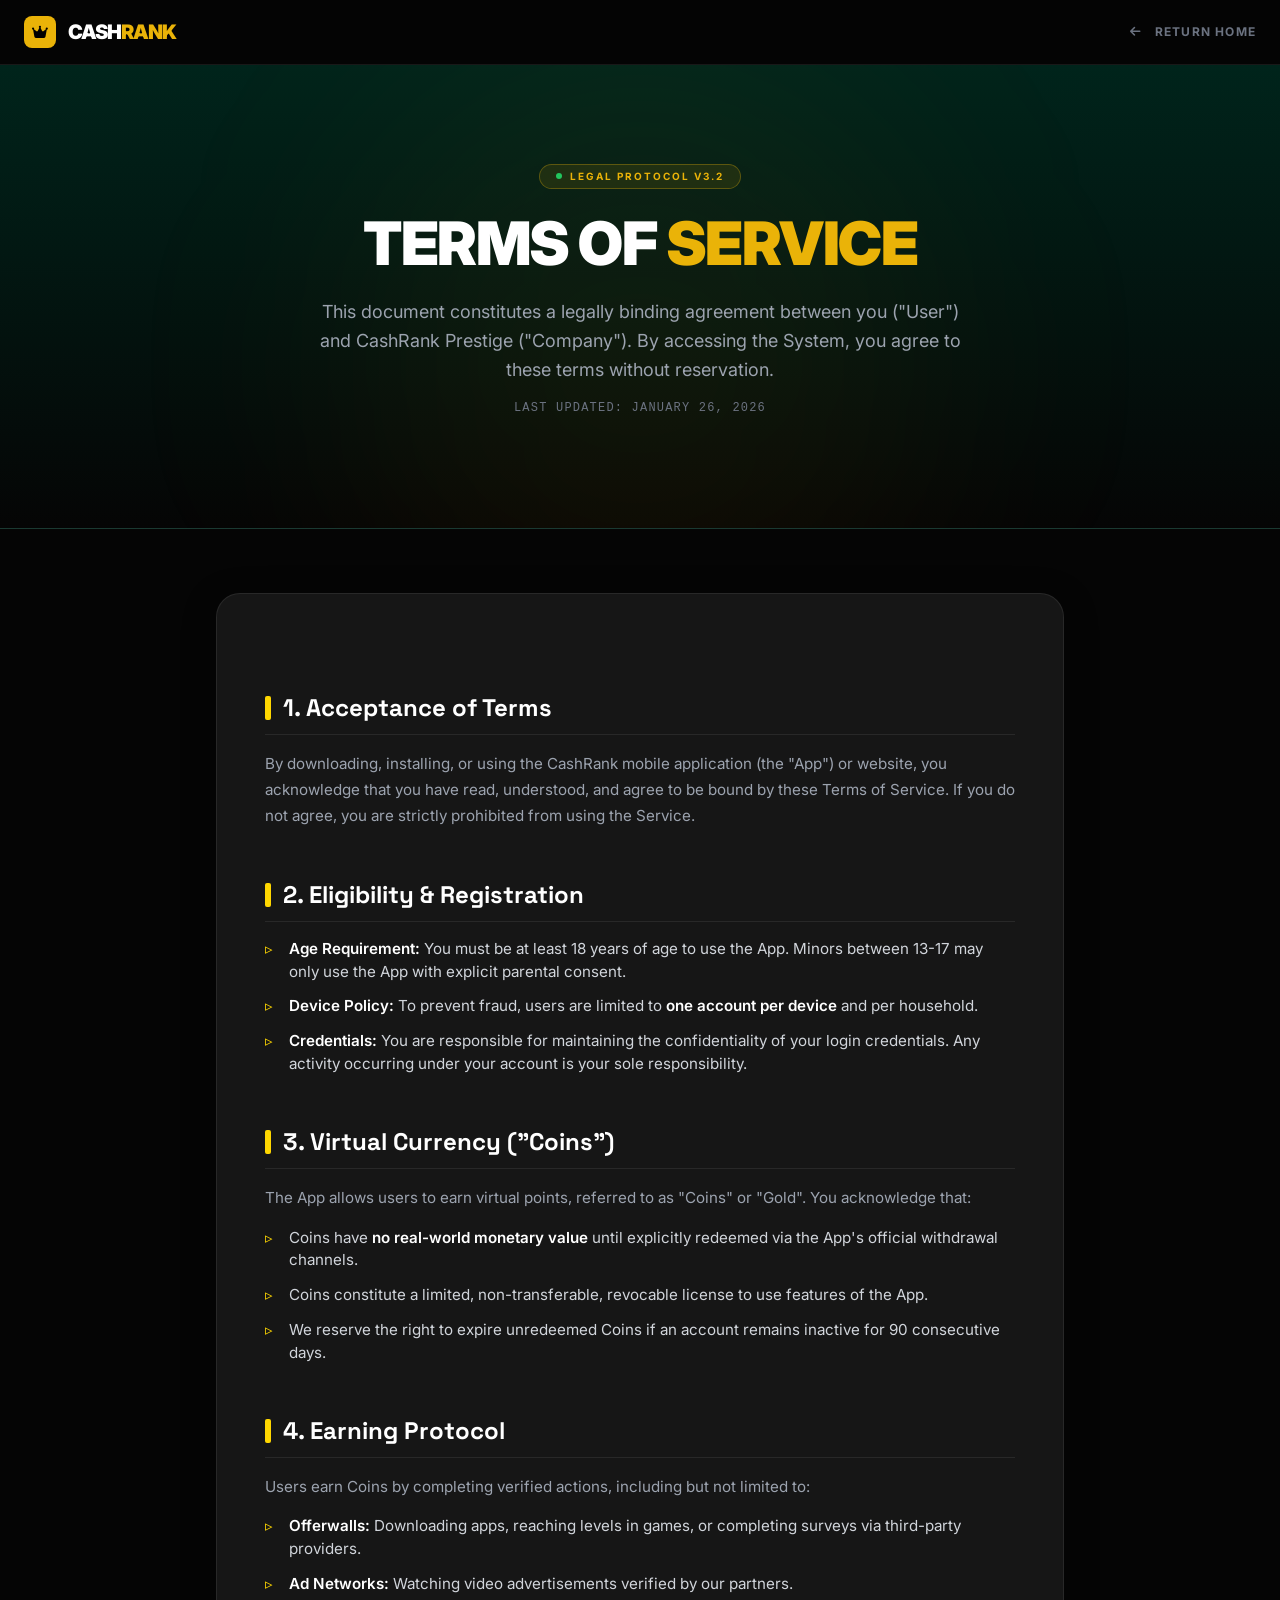
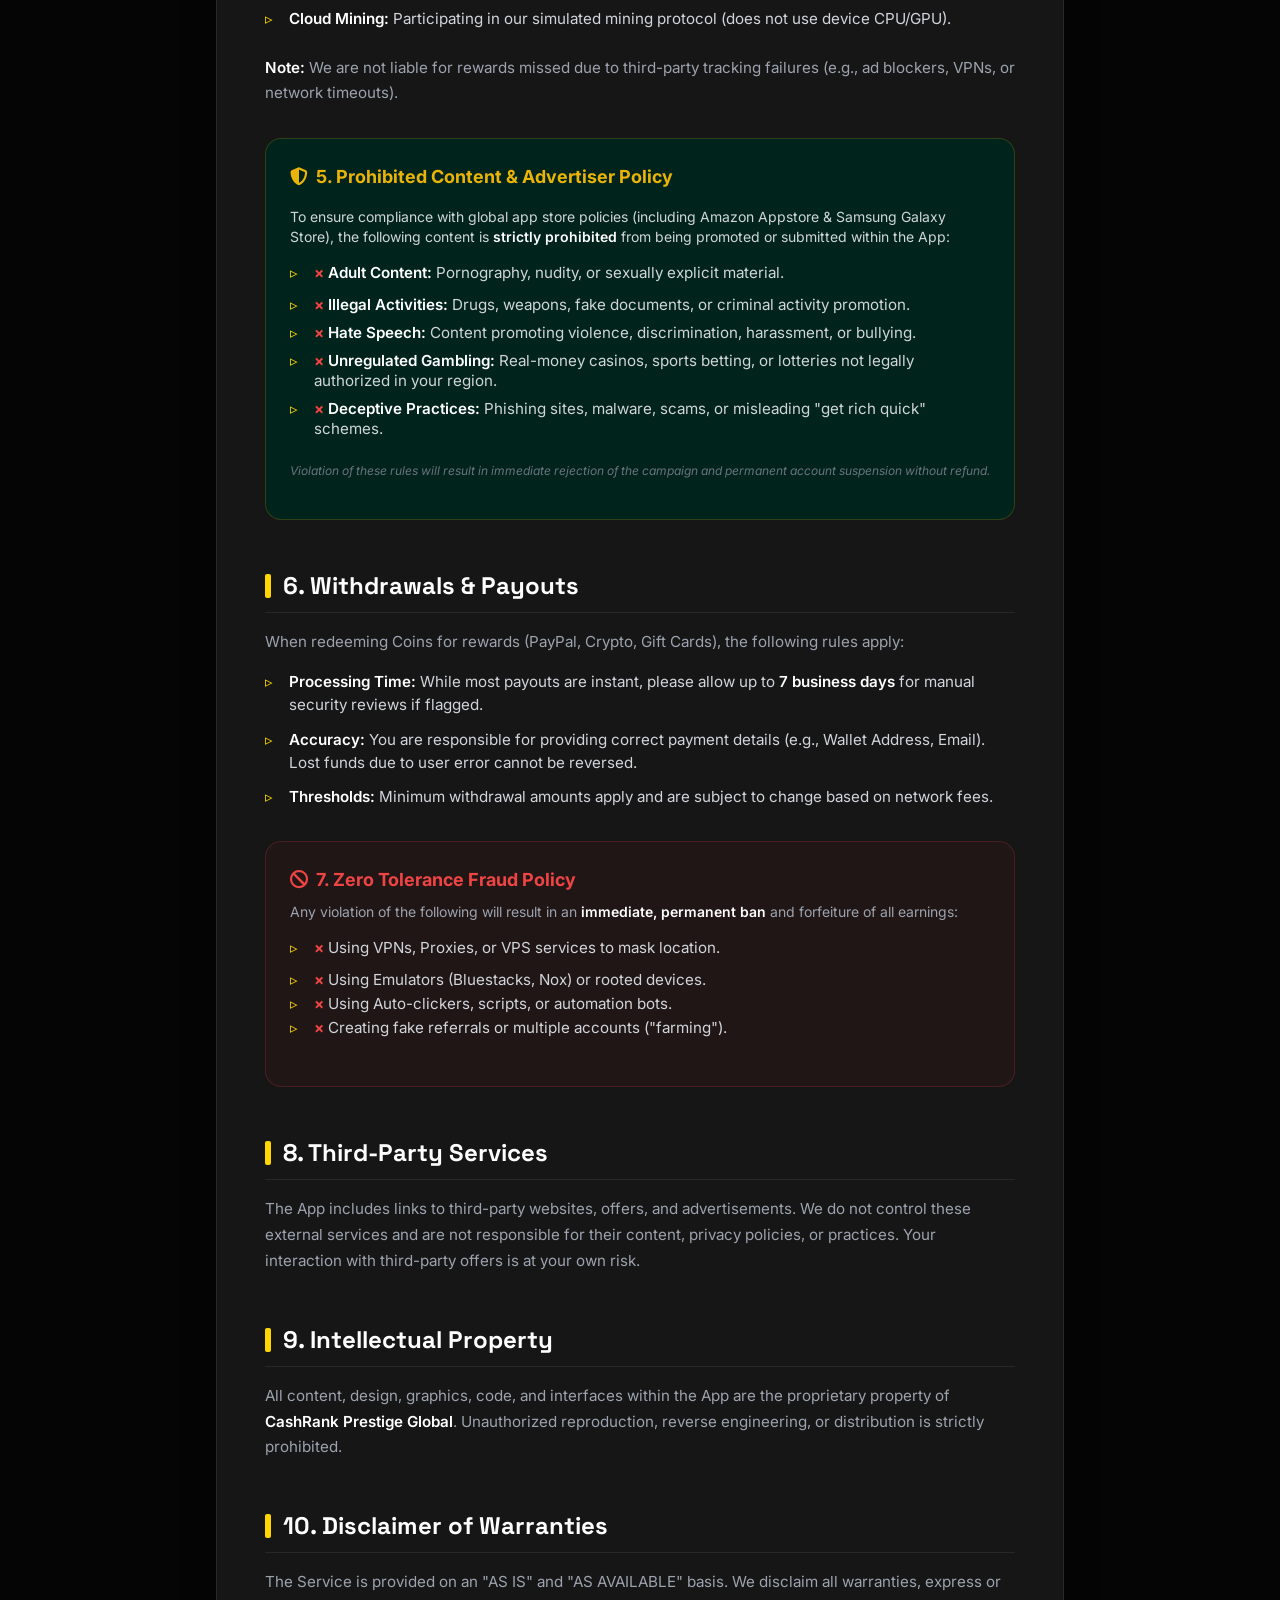
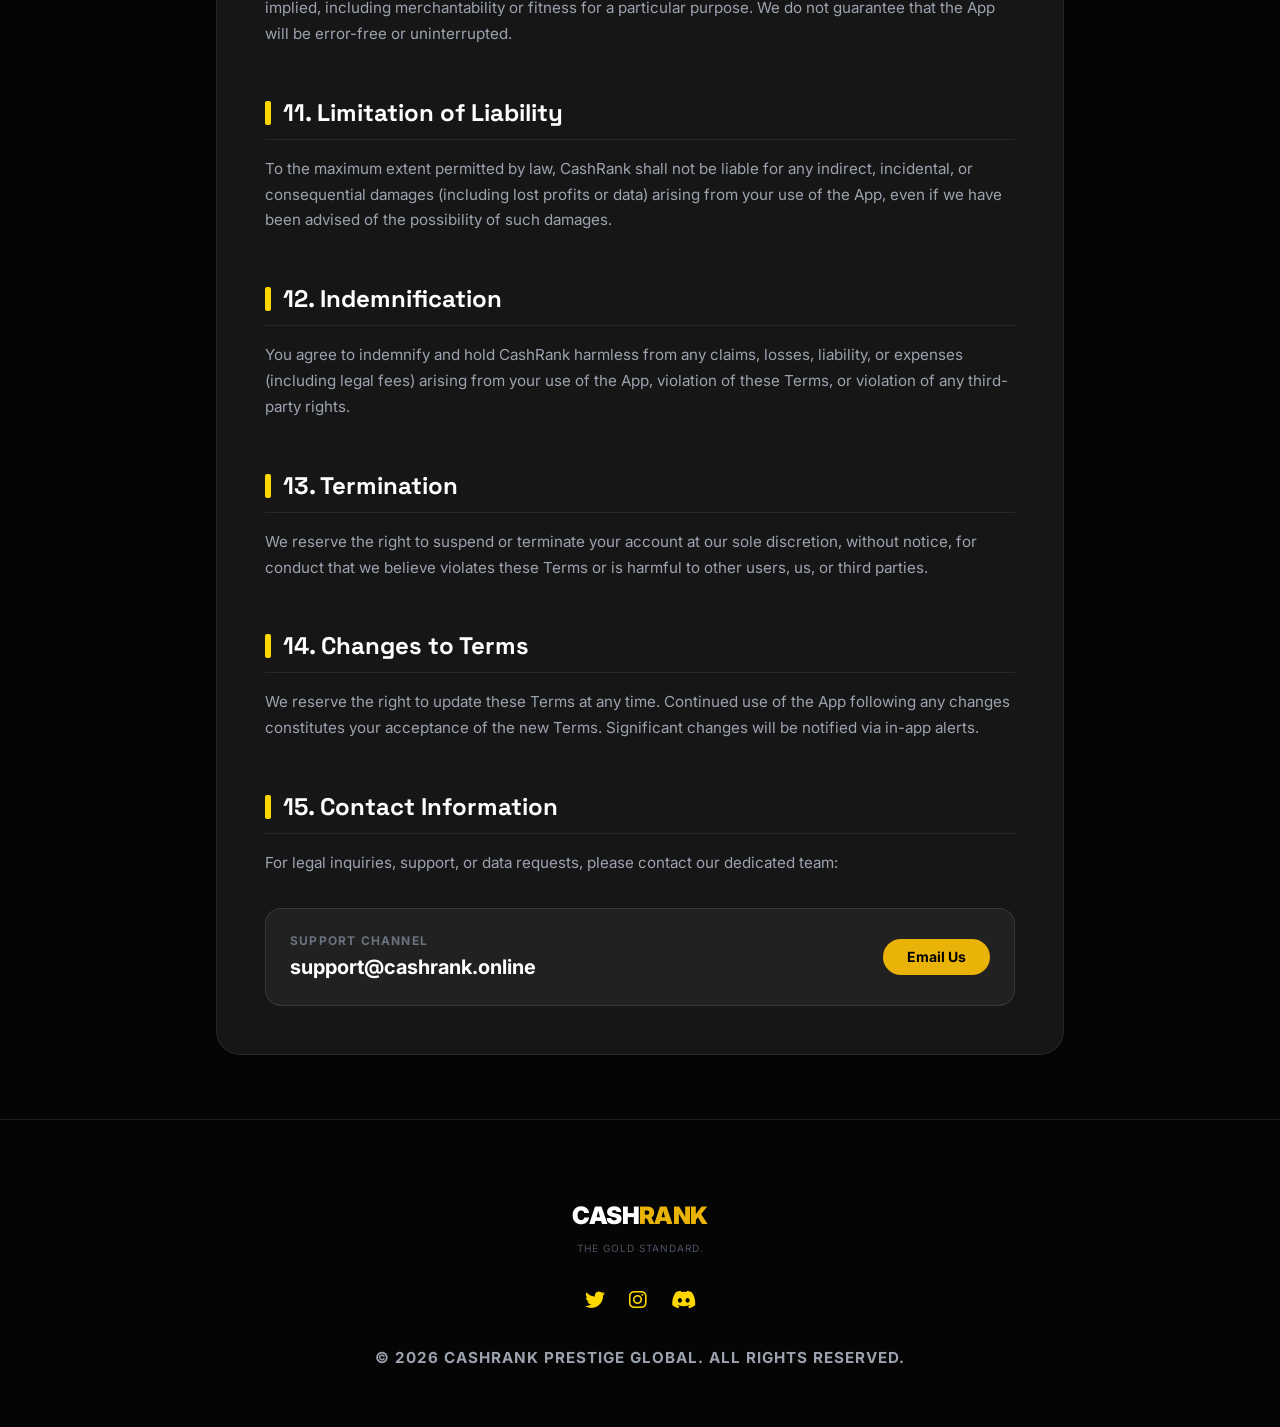
==== terms.html @ fcf91080 "Add files via upload" ====
<!DOCTYPE html>
<html lang="en" class="scroll-smooth">
<head>
    <meta charset="UTF-8">
    <meta name="viewport" content="width=device-width, initial-scale=1.0">
    <title>Terms of Service | CashRank Prestige</title>
    
    <link href="./css/output.css" rel="stylesheet">
    
    <link rel="stylesheet" href="https://cdnjs.cloudflare.com/ajax/libs/font-awesome/6.4.0/css/all.min.css">
    <link href="https://fonts.googleapis.com/css2?family=Space+Grotesk:wght@300;400;500;600;700&family=Inter:wght@300;400;600;800&display=swap" rel="stylesheet">

    <style>
        /* Custom Variables fallback just in case */
        :root {
            --cr-card: #161616;
            --cr-border: rgba(255, 255, 255, 0.08);
            --cr-gold: #FFD700;
        }

        body { background-color: #050505; color: #e5e5e5; }
        .glass-nav { background: rgba(5, 5, 5, 0.9); backdrop-filter: blur(16px); border-bottom: 1px solid var(--cr-border); }
        .glass-card { background: var(--cr-card); border: 1px solid var(--cr-border); box-shadow: 0 8px 32px rgba(0, 0, 0, 0.4); }
        
        h2 { font-family: 'Space Grotesk', sans-serif; color: white; font-weight: 700; font-size: 1.5rem; margin-top: 3rem; margin-bottom: 1rem; padding-bottom: 0.5rem; border-bottom: 1px solid var(--cr-border); display: flex; align-items: center; }
        h2::before { content: ''; display: inline-block; width: 6px; height: 24px; background: var(--cr-gold); margin-right: 12px; border-radius: 2px; }
        
        p { font-size: 0.95rem; line-height: 1.7; color: #9ca3af; margin-bottom: 1rem; }
        ul { list-style: none; padding-left: 0; margin-bottom: 1.5rem; }
        li { position: relative; padding-left: 1.5rem; margin-bottom: 0.75rem; color: #d1d5db; font-size: 0.95rem; }
        li::before { content: '▹'; position: absolute; left: 0; color: var(--cr-gold); }
        
        strong { color: white; font-weight: 600; }
        a { color: var(--cr-gold); text-decoration: none; transition: all 0.2s; }
        a:hover { color: white; text-decoration: underline; }
        
        ::-webkit-scrollbar { width: 8px; }
        ::-webkit-scrollbar-track { background: #050505; }
        ::-webkit-scrollbar-thumb { background: #333; border-radius: 4px; }
        ::-webkit-scrollbar-thumb:hover { background: var(--cr-gold); }
    </style>
</head>
<body class="antialiased font-sans">

    <nav class="sticky top-0 z-50 glass-nav">
        <div class="container mx-auto px-6 py-4 flex justify-between items-center">
            <a href="index.html" class="flex items-center gap-3 group">
                <div class="w-8 h-8 rounded-lg bg-yellow-500 flex items-center justify-center text-black">
                    <i class="fas fa-crown text-sm"></i>
                </div>
                <div class="leading-none">
                    <div class="text-xl font-black text-white tracking-tighter group-hover:opacity-80 transition">CASH<span class="text-yellow-500">RANK</span></div>
                </div>
            </a>
            <a href="index.html" class="text-xs font-bold text-gray-500 uppercase tracking-widest hover:text-white transition">
                <i class="fas fa-arrow-left mr-2"></i> Return Home
            </a>
        </div>
    </nav>

    <header class="relative py-24 bg-gradient-to-b from-[#00241B] to-[#050505] border-b border-white/10 overflow-hidden">
        <div class="absolute top-0 left-1/2 -translate-x-1/2 w-[600px] h-[600px] bg-yellow-500/5 rounded-full blur-[120px] pointer-events-none"></div>
        <div class="container mx-auto px-6 text-center max-w-4xl relative z-10">
            <div class="inline-flex items-center gap-2 border border-yellow-500/30 bg-yellow-500/10 rounded-full px-4 py-1 mb-6">
                <span class="w-1.5 h-1.5 rounded-full bg-green-500 animate-pulse"></span>
                <span class="text-[10px] font-bold uppercase tracking-[0.2em] text-yellow-500">Legal Protocol v3.2</span>
            </div>
            <h1 class="text-5xl md:text-6xl font-black text-white mb-6 tracking-tight">TERMS OF <span class="text-yellow-500">SERVICE</span></h1>
            <p class="text-lg text-gray-400 max-w-2xl mx-auto leading-relaxed">
                This document constitutes a legally binding agreement between you ("User") and CashRank Prestige ("Company"). By accessing the System, you agree to these terms without reservation.
            </p>
            <p class="text-xs text-gray-500 font-mono mt-4 uppercase tracking-widest">Last Updated: January 26, 2026</p>
        </div>
    </header>

    <main class="container mx-auto px-6 py-16 max-w-4xl">
        <div class="glass-card p-8 md:p-12 rounded-3xl">
            
            <h2>1. Acceptance of Terms</h2>
            <p>By downloading, installing, or using the CashRank mobile application (the "App") or website, you acknowledge that you have read, understood, and agree to be bound by these Terms of Service. If you do not agree, you are strictly prohibited from using the Service.</p>

            <h2>2. Eligibility & Registration</h2>
            <ul>
                <li><strong>Age Requirement:</strong> You must be at least 18 years of age to use the App. Minors between 13-17 may only use the App with explicit parental consent.</li>
                <li><strong>Device Policy:</strong> To prevent fraud, users are limited to <strong>one account per device</strong> and per household.</li>
                <li><strong>Credentials:</strong> You are responsible for maintaining the confidentiality of your login credentials. Any activity occurring under your account is your sole responsibility.</li>
            </ul>

            <h2>3. Virtual Currency ("Coins")</h2>
            <p>The App allows users to earn virtual points, referred to as "Coins" or "Gold". You acknowledge that:</p>
            <ul>
                <li>Coins have <strong>no real-world monetary value</strong> until explicitly redeemed via the App's official withdrawal channels.</li>
                <li>Coins constitute a limited, non-transferable, revocable license to use features of the App.</li>
                <li>We reserve the right to expire unredeemed Coins if an account remains inactive for 90 consecutive days.</li>
            </ul>

            <h2>4. Earning Protocol</h2>
            <p>Users earn Coins by completing verified actions, including but not limited to:</p>
            <ul>
                <li><strong>Offerwalls:</strong> Downloading apps, reaching levels in games, or completing surveys via third-party providers.</li>
                <li><strong>Ad Networks:</strong> Watching video advertisements verified by our partners.</li>
                <li><strong>Cloud Mining:</strong> Participating in our simulated mining protocol (does not use device CPU/GPU).</li>
            </ul>
            <p><strong>Note:</strong> We are not liable for rewards missed due to third-party tracking failures (e.g., ad blockers, VPNs, or network timeouts).</p>

            <div class="my-8 p-6 rounded-2xl bg-[#00241B] border border-yellow-500/20">
                <h3 class="text-yellow-500 font-bold text-lg mb-4 flex items-center gap-2">
                    <i class="fas fa-shield-alt"></i> 5. Prohibited Content & Advertiser Policy
                </h3>
                <p class="text-gray-300 text-sm mb-4">To ensure compliance with global app store policies (including Amazon Appstore & Samsung Galaxy Store), the following content is <strong>strictly prohibited</strong> from being promoted or submitted within the App:</p>
                <ul class="text-sm space-y-2">
                    <li><span class="text-red-500 font-bold">×</span> <strong>Adult Content:</strong> Pornography, nudity, or sexually explicit material.</li>
                    <li><span class="text-red-500 font-bold">×</span> <strong>Illegal Activities:</strong> Drugs, weapons, fake documents, or criminal activity promotion.</li>
                    <li><span class="text-red-500 font-bold">×</span> <strong>Hate Speech:</strong> Content promoting violence, discrimination, harassment, or bullying.</li>
                    <li><span class="text-red-500 font-bold">×</span> <strong>Unregulated Gambling:</strong> Real-money casinos, sports betting, or lotteries not legally authorized in your region.</li>
                    <li><span class="text-red-500 font-bold">×</span> <strong>Deceptive Practices:</strong> Phishing sites, malware, scams, or misleading "get rich quick" schemes.</li>
                </ul>
                <p class="text-xs text-gray-500 mt-2"><em>Violation of these rules will result in immediate rejection of the campaign and permanent account suspension without refund.</em></p>
            </div>

            <h2>6. Withdrawals & Payouts</h2>
            <p>When redeeming Coins for rewards (PayPal, Crypto, Gift Cards), the following rules apply:</p>
            <ul>
                <li><strong>Processing Time:</strong> While most payouts are instant, please allow up to <strong>7 business days</strong> for manual security reviews if flagged.</li>
                <li><strong>Accuracy:</strong> You are responsible for providing correct payment details (e.g., Wallet Address, Email). Lost funds due to user error cannot be reversed.</li>
                <li><strong>Thresholds:</strong> Minimum withdrawal amounts apply and are subject to change based on network fees.</li>
            </ul>

            <div class="my-8 p-6 rounded-2xl bg-red-900/10 border border-red-500/20">
                <h3 class="text-red-500 font-bold text-lg mb-2 flex items-center gap-2">
                    <i class="fas fa-ban"></i> 7. Zero Tolerance Fraud Policy
                </h3>
                <p class="text-gray-400 text-sm mb-4">Any violation of the following will result in an <strong>immediate, permanent ban</strong> and forfeiture of all earnings:</p>
                <ul class="text-sm space-y-1">
                    <li><span class="text-red-500 font-bold">×</span> Using VPNs, Proxies, or VPS services to mask location.</li>
                    <li><span class="text-red-500 font-bold">×</span> Using Emulators (Bluestacks, Nox) or rooted devices.</li>
                    <li><span class="text-red-500 font-bold">×</span> Using Auto-clickers, scripts, or automation bots.</li>
                    <li><span class="text-red-500 font-bold">×</span> Creating fake referrals or multiple accounts ("farming").</li>
                </ul>
            </div>

            <h2>8. Third-Party Services</h2>
            <p>The App includes links to third-party websites, offers, and advertisements. We do not control these external services and are not responsible for their content, privacy policies, or practices. Your interaction with third-party offers is at your own risk.</p>

            <h2>9. Intellectual Property</h2>
            <p>All content, design, graphics, code, and interfaces within the App are the proprietary property of <strong>CashRank Prestige Global</strong>. Unauthorized reproduction, reverse engineering, or distribution is strictly prohibited.</p>

            <h2>10. Disclaimer of Warranties</h2>
            <p>The Service is provided on an "AS IS" and "AS AVAILABLE" basis. We disclaim all warranties, express or implied, including merchantability or fitness for a particular purpose. We do not guarantee that the App will be error-free or uninterrupted.</p>

            <h2>11. Limitation of Liability</h2>
            <p>To the maximum extent permitted by law, CashRank shall not be liable for any indirect, incidental, or consequential damages (including lost profits or data) arising from your use of the App, even if we have been advised of the possibility of such damages.</p>

            <h2>12. Indemnification</h2>
            <p>You agree to indemnify and hold CashRank harmless from any claims, losses, liability, or expenses (including legal fees) arising from your use of the App, violation of these Terms, or violation of any third-party rights.</p>

            <h2>13. Termination</h2>
            <p>We reserve the right to suspend or terminate your account at our sole discretion, without notice, for conduct that we believe violates these Terms or is harmful to other users, us, or third parties.</p>

            <h2>14. Changes to Terms</h2>
            <p>We reserve the right to update these Terms at any time. Continued use of the App following any changes constitutes your acceptance of the new Terms. Significant changes will be notified via in-app alerts.</p>

            <h2>15. Contact Information</h2>
            <p>For legal inquiries, support, or data requests, please contact our dedicated team:</p>
            
            <div class="mt-8 p-6 rounded-2xl bg-white/5 border border-white/10 flex items-center justify-between">
                <div>
                    <div class="text-xs text-gray-500 uppercase font-bold tracking-widest mb-1">Support Channel</div>
                    <div class="text-xl font-bold text-white">support@cashrank.online</div>
                </div>
                <a href="mailto:support@cashrank.online" class="bg-yellow-500 text-black px-6 py-2 rounded-full font-bold text-sm hover:bg-white transition">
                    Email Us
                </a>
            </div>

        </div>
    </main>

    <footer class="bg-[#050505] pt-20 pb-10 border-t border-white/10">
        <div class="container mx-auto px-6 text-center">
            <div class="mb-8">
                <div class="text-2xl font-black text-white tracking-tight">CASH<span class="text-yellow-500">RANK</span></div>
                <p class="text-[10px] text-gray-600 uppercase tracking-widest mt-2">The Gold Standard.</p>
            </div>
            
            <div class="flex justify-center gap-6 mb-8 text-gray-500">
                <a href="#" class="hover:text-yellow-500 transition"><i class="fab fa-twitter text-xl"></i></a>
                <a href="#" class="hover:text-yellow-500 transition"><i class="fab fa-instagram text-xl"></i></a>
                <a href="#" class="hover:text-yellow-500 transition"><i class="fab fa-discord text-xl"></i></a>
            </div>

            <div class="text-[10px] font-bold uppercase tracking-widest text-gray-700">
                <p>&copy; 2026 CashRank Prestige Global. All Rights Reserved.</p>
            </div>
        </div>
    </footer>

</body>
</html>
---- css/output.css ----
*,:after,:before{--tw-border-spacing-x:0;--tw-border-spacing-y:0;--tw-translate-x:0;--tw-translate-y:0;--tw-rotate:0;--tw-skew-x:0;--tw-skew-y:0;--tw-scale-x:1;--tw-scale-y:1;--tw-pan-x: ;--tw-pan-y: ;--tw-pinch-zoom: ;--tw-scroll-snap-strictness:proximity;--tw-gradient-from-position: ;--tw-gradient-via-position: ;--tw-gradient-to-position: ;--tw-ordinal: ;--tw-slashed-zero: ;--tw-numeric-figure: ;--tw-numeric-spacing: ;--tw-numeric-fraction: ;--tw-ring-inset: ;--tw-ring-offset-width:0px;--tw-ring-offset-color:#fff;--tw-ring-color:rgba(59,130,246,.5);--tw-ring-offset-shadow:0 0 #0000;--tw-ring-shadow:0 0 #0000;--tw-shadow:0 0 #0000;--tw-shadow-colored:0 0 #0000;--tw-blur: ;--tw-brightness: ;--tw-contrast: ;--tw-grayscale: ;--tw-hue-rotate: ;--tw-invert: ;--tw-saturate: ;--tw-sepia: ;--tw-drop-shadow: ;--tw-backdrop-blur: ;--tw-backdrop-brightness: ;--tw-backdrop-contrast: ;--tw-backdrop-grayscale: ;--tw-backdrop-hue-rotate: ;--tw-backdrop-invert: ;--tw-backdrop-opacity: ;--tw-backdrop-saturate: ;--tw-backdrop-sepia: ;--tw-contain-size: ;--tw-contain-layout: ;--tw-contain-paint: ;--tw-contain-style: }::backdrop{--tw-border-spacing-x:0;--tw-border-spacing-y:0;--tw-translate-x:0;--tw-translate-y:0;--tw-rotate:0;--tw-skew-x:0;--tw-skew-y:0;--tw-scale-x:1;--tw-scale-y:1;--tw-pan-x: ;--tw-pan-y: ;--tw-pinch-zoom: ;--tw-scroll-snap-strictness:proximity;--tw-gradient-from-position: ;--tw-gradient-via-position: ;--tw-gradient-to-position: ;--tw-ordinal: ;--tw-slashed-zero: ;--tw-numeric-figure: ;--tw-numeric-spacing: ;--tw-numeric-fraction: ;--tw-ring-inset: ;--tw-ring-offset-width:0px;--tw-ring-offset-color:#fff;--tw-ring-color:rgba(59,130,246,.5);--tw-ring-offset-shadow:0 0 #0000;--tw-ring-shadow:0 0 #0000;--tw-shadow:0 0 #0000;--tw-shadow-colored:0 0 #0000;--tw-blur: ;--tw-brightness: ;--tw-contrast: ;--tw-grayscale: ;--tw-hue-rotate: ;--tw-invert: ;--tw-saturate: ;--tw-sepia: ;--tw-drop-shadow: ;--tw-backdrop-blur: ;--tw-backdrop-brightness: ;--tw-backdrop-contrast: ;--tw-backdrop-grayscale: ;--tw-backdrop-hue-rotate: ;--tw-backdrop-invert: ;--tw-backdrop-opacity: ;--tw-backdrop-saturate: ;--tw-backdrop-sepia: ;--tw-contain-size: ;--tw-contain-layout: ;--tw-contain-paint: ;--tw-contain-style: }/*! tailwindcss v3.4.19 | MIT License | https://tailwindcss.com*/*,:after,:before{box-sizing:border-box;border:0 solid #e5e7eb}:after,:before{--tw-content:""}:host,html{line-height:1.5;-webkit-text-size-adjust:100%;-moz-tab-size:4;-o-tab-size:4;tab-size:4;font-family:Inter,sans-serif;font-feature-settings:normal;font-variation-settings:normal;-webkit-tap-highlight-color:transparent}body{margin:0;line-height:inherit}hr{height:0;color:inherit;border-top-width:1px}abbr:where([title]){-webkit-text-decoration:underline dotted;text-decoration:underline dotted}h1,h2,h3,h4,h5,h6{font-size:inherit;font-weight:inherit}a{color:inherit;text-decoration:inherit}b,strong{font-weight:bolder}code,kbd,pre,samp{font-family:ui-monospace,SFMono-Regular,Menlo,Monaco,Consolas,Liberation Mono,Courier New,monospace;font-feature-settings:normal;font-variation-settings:normal;font-size:1em}small{font-size:80%}sub,sup{font-size:75%;line-height:0;position:relative;vertical-align:baseline}sub{bottom:-.25em}sup{top:-.5em}table{text-indent:0;border-color:inherit;border-collapse:collapse}button,input,optgroup,select,textarea{font-family:inherit;font-feature-settings:inherit;font-variation-settings:inherit;font-size:100%;font-weight:inherit;line-height:inherit;letter-spacing:inherit;color:inherit;margin:0;padding:0}button,select{text-transform:none}button,input:where([type=button]),input:where([type=reset]),input:where([type=submit]){-webkit-appearance:button;background-color:transparent;background-image:none}:-moz-focusring{outline:auto}:-moz-ui-invalid{box-shadow:none}progress{vertical-align:baseline}::-webkit-inner-spin-button,::-webkit-outer-spin-button{height:auto}[type=search]{-webkit-appearance:textfield;outline-offset:-2px}::-webkit-search-decoration{-webkit-appearance:none}::-webkit-file-upload-button{-webkit-appearance:button;font:inherit}summary{display:list-item}blockquote,dd,dl,figure,h1,h2,h3,h4,h5,h6,hr,p,pre{margin:0}fieldset{margin:0}fieldset,legend{padding:0}menu,ol,ul{list-style:none;margin:0;padding:0}dialog{padding:0}textarea{resize:vertical}input::-moz-placeholder,textarea::-moz-placeholder{opacity:1;color:#9ca3af}input::placeholder,textarea::placeholder{opacity:1;color:#9ca3af}[role=button],button{cursor:pointer}:disabled{cursor:default}audio,canvas,embed,iframe,img,object,svg,video{display:block;vertical-align:middle}img,video{max-width:100%;height:auto}[hidden]:where(:not([hidden=until-found])){display:none}.container{width:100%}@media (min-width:640px){.container{max-width:640px}}@media (min-width:768px){.container{max-width:768px}}@media (min-width:1024px){.container{max-width:1024px}}@media (min-width:1280px){.container{max-width:1280px}}@media (min-width:1536px){.container{max-width:1536px}}.pointer-events-none{pointer-events:none}.collapse{visibility:collapse}.fixed{position:fixed}.absolute{position:absolute}.relative{position:relative}.sticky{position:sticky}.inset-0{inset:0}.-bottom-1{bottom:-.25rem}.-left-12{left:-3rem}.-right-8{right:-2rem}.bottom-40{bottom:10rem}.bottom-\[-10\%\]{bottom:-10%}.left-0{left:0}.left-1\/2{left:50%}.left-4{left:1rem}.left-\[-10\%\]{left:-10%}.right-0{right:0}.right-\[-10\%\]{right:-10%}.top-0{top:0}.top-20{top:5rem}.top-3\.5{top:.875rem}.top-\[-10\%\]{top:-10%}.top-\[-20\%\]{top:-20%}.z-0{z-index:0}.z-10{z-index:10}.z-20{z-index:20}.z-30{z-index:30}.z-40{z-index:40}.z-50{z-index:50}.mx-auto{margin-left:auto;margin-right:auto}.my-4{margin-top:1rem;margin-bottom:1rem}.my-8{margin-top:2rem;margin-bottom:2rem}.-mr-8{margin-right:-2rem}.-mt-8{margin-top:-2rem}.mb-0{margin-bottom:0}.mb-1{margin-bottom:.25rem}.mb-10{margin-bottom:2.5rem}.mb-16{margin-bottom:4rem}.mb-2{margin-bottom:.5rem}.mb-20{margin-bottom:5rem}.mb-3{margin-bottom:.75rem}.mb-4{margin-bottom:1rem}.mb-6{margin-bottom:1.5rem}.mb-8{margin-bottom:2rem}.ml-2{margin-left:.5rem}.mr-1{margin-right:.25rem}.mr-2{margin-right:.5rem}.mt-12{margin-top:3rem}.mt-2{margin-top:.5rem}.mt-3{margin-top:.75rem}.mt-4{margin-top:1rem}.mt-6{margin-top:1.5rem}.mt-8{margin-top:2rem}.block{display:block}.inline-block{display:inline-block}.flex{display:flex}.inline-flex{display:inline-flex}.table{display:table}.grid{display:grid}.hidden{display:none}.aspect-square{aspect-ratio:1/1}.h-1\.5{height:.375rem}.h-10{height:2.5rem}.h-12{height:3rem}.h-16{height:4rem}.h-2{height:.5rem}.h-20{height:5rem}.h-3{height:.75rem}.h-48{height:12rem}.h-6{height:1.5rem}.h-8{height:2rem}.h-\[500px\]{height:500px}.h-\[600px\]{height:600px}.h-\[800px\]{height:800px}.h-fit{height:-moz-fit-content;height:fit-content}.h-full{height:100%}.min-h-\[20px\]{min-height:20px}.min-h-screen{min-height:100vh}.w-1\.5{width:.375rem}.w-10{width:2.5rem}.w-12{width:3rem}.w-16{width:4rem}.w-2{width:.5rem}.w-20{width:5rem}.w-8{width:2rem}.w-\[500px\]{width:500px}.w-\[600px\]{width:600px}.w-\[800px\]{width:800px}.w-full{width:100%}.w-px{width:1px}.max-w-2xl{max-width:42rem}.max-w-4xl{max-width:56rem}.max-w-6xl{max-width:72rem}.max-w-lg{max-width:32rem}.max-w-md{max-width:28rem}.flex-1{flex:1 1 0%}.flex-shrink{flex-shrink:1}.border-collapse{border-collapse:collapse}.origin-left{transform-origin:left}.-translate-x-1\/2{--tw-translate-x:-50%}.-translate-x-1\/2,.rotate-3{transform:translate(var(--tw-translate-x),var(--tw-translate-y)) rotate(var(--tw-rotate)) skewX(var(--tw-skew-x)) skewY(var(--tw-skew-y)) scaleX(var(--tw-scale-x)) scaleY(var(--tw-scale-y))}.rotate-3{--tw-rotate:3deg}.rotate-\[-5deg\]{--tw-rotate:-5deg}.rotate-\[-5deg\],.scale-x-0{transform:translate(var(--tw-translate-x),var(--tw-translate-y)) rotate(var(--tw-rotate)) skewX(var(--tw-skew-x)) skewY(var(--tw-skew-y)) scaleX(var(--tw-scale-x)) scaleY(var(--tw-scale-y))}.scale-x-0{--tw-scale-x:0}.transform{transform:translate(var(--tw-translate-x),var(--tw-translate-y)) rotate(var(--tw-rotate)) skewX(var(--tw-skew-x)) skewY(var(--tw-skew-y)) scaleX(var(--tw-scale-x)) scaleY(var(--tw-scale-y))}@keyframes bounce{0%,to{transform:translateY(-25%);animation-timing-function:cubic-bezier(.8,0,1,1)}50%{transform:none;animation-timing-function:cubic-bezier(0,0,.2,1)}}.animate-bounce{animation:bounce 1s infinite}@keyframes pulse{50%{opacity:.5}}.animate-pulse{animation:pulse 2s cubic-bezier(.4,0,.6,1) infinite}.cursor-not-allowed{cursor:not-allowed}.cursor-pointer{cursor:pointer}.resize{resize:both}.list-none{list-style-type:none}.grid-cols-2{grid-template-columns:repeat(2,minmax(0,1fr))}.flex-col{flex-direction:column}.flex-wrap{flex-wrap:wrap}.items-start{align-items:flex-start}.items-center{align-items:center}.justify-center{justify-content:center}.justify-between{justify-content:space-between}.gap-12{gap:3rem}.gap-16{gap:4rem}.gap-2{gap:.5rem}.gap-3{gap:.75rem}.gap-4{gap:1rem}.gap-6{gap:1.5rem}.gap-8{gap:2rem}.space-y-1>:not([hidden])~:not([hidden]){--tw-space-y-reverse:0;margin-top:calc(.25rem*(1 - var(--tw-space-y-reverse)));margin-bottom:calc(.25rem*var(--tw-space-y-reverse))}.space-y-2>:not([hidden])~:not([hidden]){--tw-space-y-reverse:0;margin-top:calc(.5rem*(1 - var(--tw-space-y-reverse)));margin-bottom:calc(.5rem*var(--tw-space-y-reverse))}.space-y-3>:not([hidden])~:not([hidden]){--tw-space-y-reverse:0;margin-top:calc(.75rem*(1 - var(--tw-space-y-reverse)));margin-bottom:calc(.75rem*var(--tw-space-y-reverse))}.space-y-4>:not([hidden])~:not([hidden]){--tw-space-y-reverse:0;margin-top:calc(1rem*(1 - var(--tw-space-y-reverse)));margin-bottom:calc(1rem*var(--tw-space-y-reverse))}.space-y-6>:not([hidden])~:not([hidden]){--tw-space-y-reverse:0;margin-top:calc(1.5rem*(1 - var(--tw-space-y-reverse)));margin-bottom:calc(1.5rem*var(--tw-space-y-reverse))}.space-y-8>:not([hidden])~:not([hidden]){--tw-space-y-reverse:0;margin-top:calc(2rem*(1 - var(--tw-space-y-reverse)));margin-bottom:calc(2rem*var(--tw-space-y-reverse))}.overflow-hidden{overflow:hidden}.scroll-smooth{scroll-behavior:smooth}.rounded-2xl{border-radius:1rem}.rounded-3xl{border-radius:1.5rem}.rounded-full{border-radius:9999px}.rounded-lg{border-radius:.5rem}.rounded-md{border-radius:.375rem}.rounded-xl{border-radius:.75rem}.rounded-r-lg{border-top-right-radius:.5rem;border-bottom-right-radius:.5rem}.border{border-width:1px}.border-y{border-top-width:1px}.border-b,.border-y{border-bottom-width:1px}.border-l-4{border-left-width:4px}.border-t{border-top-width:1px}.border-green-500\/30{border-color:rgba(34,197,94,.3)}.border-red-500{--tw-border-opacity:1;border-color:rgb(239 68 68/var(--tw-border-opacity,1))}.border-red-500\/20{border-color:rgba(239,68,68,.2)}.border-white\/10{border-color:hsla(0,0%,100%,.1)}.border-white\/5{border-color:hsla(0,0%,100%,.05)}.border-yellow-500{--tw-border-opacity:1;border-color:rgb(234 179 8/var(--tw-border-opacity,1))}.border-yellow-500\/20{border-color:rgba(234,179,8,.2)}.border-yellow-500\/30{border-color:rgba(234,179,8,.3)}.border-yellow-500\/50{border-color:rgba(234,179,8,.5)}.border-l-blue-500{--tw-border-opacity:1;border-left-color:rgb(59 130 246/var(--tw-border-opacity,1))}.border-l-green-500{--tw-border-opacity:1;border-left-color:rgb(34 197 94/var(--tw-border-opacity,1))}.border-l-yellow-500{--tw-border-opacity:1;border-left-color:rgb(234 179 8/var(--tw-border-opacity,1))}.bg-\[\#00241B\]{--tw-bg-opacity:1;background-color:rgb(0 36 27/var(--tw-bg-opacity,1))}.bg-\[\#030303\]{--tw-bg-opacity:1;background-color:rgb(3 3 3/var(--tw-bg-opacity,1))}.bg-\[\#050505\]{--tw-bg-opacity:1;background-color:rgb(5 5 5/var(--tw-bg-opacity,1))}.bg-\[\#0F0F0F\]{--tw-bg-opacity:1;background-color:rgb(15 15 15/var(--tw-bg-opacity,1))}.bg-black{--tw-bg-opacity:1;background-color:rgb(0 0 0/var(--tw-bg-opacity,1))}.bg-black\/50{background-color:rgba(0,0,0,.5)}.bg-blue-500\/20{background-color:rgba(59,130,246,.2)}.bg-gray-700{--tw-bg-opacity:1;background-color:rgb(55 65 81/var(--tw-bg-opacity,1))}.bg-gray-800{--tw-bg-opacity:1;background-color:rgb(31 41 55/var(--tw-bg-opacity,1))}.bg-green-500{--tw-bg-opacity:1;background-color:rgb(34 197 94/var(--tw-bg-opacity,1))}.bg-green-500\/10{background-color:rgba(34,197,94,.1)}.bg-green-500\/20{background-color:rgba(34,197,94,.2)}.bg-green-500\/5{background-color:rgba(34,197,94,.05)}.bg-red-900\/10{background-color:rgba(127,29,29,.1)}.bg-white{--tw-bg-opacity:1;background-color:rgb(255 255 255/var(--tw-bg-opacity,1))}.bg-white\/10{background-color:hsla(0,0%,100%,.1)}.bg-white\/5{background-color:hsla(0,0%,100%,.05)}.bg-yellow-500{--tw-bg-opacity:1;background-color:rgb(234 179 8/var(--tw-bg-opacity,1))}.bg-yellow-500\/10{background-color:rgba(234,179,8,.1)}.bg-yellow-500\/20{background-color:rgba(234,179,8,.2)}.bg-yellow-500\/5{background-color:rgba(234,179,8,.05)}.bg-\[url\(\'https\:\/\/placehold\.co\/600x400\/111\/333\?text\=Calendar\'\)\]{background-image:url(https://placehold.co/600x400/111/333?text=Calendar)}.bg-\[url\(\'https\:\/\/placehold\.co\/600x400\/111\/333\?text\=Games\+UI\'\)\]{background-image:url(https://placehold.co/600x400/111/333?text=Games+UI)}.bg-\[url\(\'https\:\/\/placehold\.co\/600x400\/111\/333\?text\=Mining\+UI\'\)\]{background-image:url(https://placehold.co/600x400/111/333?text=Mining+UI)}.bg-\[url\(\'https\:\/\/placehold\.co\/600x400\/111\/333\?text\=Quiz\+UI\'\)\]{background-image:url(https://placehold.co/600x400/111/333?text=Quiz+UI)}.bg-\[url\(\'https\:\/\/placehold\.co\/600x400\/111\/333\?text\=Scratch\+Card\'\)\]{background-image:url(https://placehold.co/600x400/111/333?text=Scratch+Card)}.bg-\[url\(\'https\:\/\/placehold\.co\/600x400\/111\/333\?text\=Spin\+Wheel\'\)\]{background-image:url(https://placehold.co/600x400/111/333?text=Spin+Wheel)}.bg-gradient-to-b{background-image:linear-gradient(to bottom,var(--tw-gradient-stops))}.bg-gradient-to-br{background-image:linear-gradient(to bottom right,var(--tw-gradient-stops))}.bg-gradient-to-r{background-image:linear-gradient(to right,var(--tw-gradient-stops))}.from-\[\#00241B\]{--tw-gradient-from:#00241b var(--tw-gradient-from-position);--tw-gradient-to:rgba(0,36,27,0) var(--tw-gradient-to-position);--tw-gradient-stops:var(--tw-gradient-from),var(--tw-gradient-to)}.from-\[\#1a1a1a\]{--tw-gradient-from:#1a1a1a var(--tw-gradient-from-position);--tw-gradient-to:rgba(26,26,26,0) var(--tw-gradient-to-position);--tw-gradient-stops:var(--tw-gradient-from),var(--tw-gradient-to)}.from-\[\#222\]{--tw-gradient-from:#222 var(--tw-gradient-from-position);--tw-gradient-to:rgba(34,34,34,0) var(--tw-gradient-to-position);--tw-gradient-stops:var(--tw-gradient-from),var(--tw-gradient-to)}.from-gray-900{--tw-gradient-from:#111827 var(--tw-gradient-from-position);--tw-gradient-to:rgba(17,24,39,0) var(--tw-gradient-to-position);--tw-gradient-stops:var(--tw-gradient-from),var(--tw-gradient-to)}.from-transparent{--tw-gradient-from:transparent var(--tw-gradient-from-position);--tw-gradient-to:transparent var(--tw-gradient-to-position);--tw-gradient-stops:var(--tw-gradient-from),var(--tw-gradient-to)}.from-yellow-400{--tw-gradient-from:#facc15 var(--tw-gradient-from-position);--tw-gradient-to:rgba(250,204,21,0) var(--tw-gradient-to-position);--tw-gradient-stops:var(--tw-gradient-from),var(--tw-gradient-to)}.from-yellow-500{--tw-gradient-from:#eab308 var(--tw-gradient-from-position);--tw-gradient-to:rgba(234,179,8,0) var(--tw-gradient-to-position);--tw-gradient-stops:var(--tw-gradient-from),var(--tw-gradient-to)}.from-yellow-500\/20{--tw-gradient-from:rgba(234,179,8,.2) var(--tw-gradient-from-position);--tw-gradient-to:rgba(234,179,8,0) var(--tw-gradient-to-position);--tw-gradient-stops:var(--tw-gradient-from),var(--tw-gradient-to)}.from-yellow-600{--tw-gradient-from:#ca8a04 var(--tw-gradient-from-position);--tw-gradient-to:rgba(202,138,4,0) var(--tw-gradient-to-position);--tw-gradient-stops:var(--tw-gradient-from),var(--tw-gradient-to)}.via-black\/50{--tw-gradient-to:transparent var(--tw-gradient-to-position);--tw-gradient-stops:var(--tw-gradient-from),rgba(0,0,0,.5) var(--tw-gradient-via-position),var(--tw-gradient-to)}.via-black\/80{--tw-gradient-to:transparent var(--tw-gradient-to-position);--tw-gradient-stops:var(--tw-gradient-from),rgba(0,0,0,.8) var(--tw-gradient-via-position),var(--tw-gradient-to)}.to-\[\#050505\]{--tw-gradient-to:#050505 var(--tw-gradient-to-position)}.to-black{--tw-gradient-to:#000 var(--tw-gradient-to-position)}.to-green-500\/20{--tw-gradient-to:rgba(34,197,94,.2) var(--tw-gradient-to-position)}.to-yellow-700{--tw-gradient-to:#a16207 var(--tw-gradient-to-position)}.to-yellow-800{--tw-gradient-to:#854d0e var(--tw-gradient-to-position)}.bg-cover{background-size:cover}.bg-center{background-position:50%}.object-cover{-o-object-fit:cover;object-fit:cover}.p-3{padding:.75rem}.p-4{padding:1rem}.p-5{padding:1.25rem}.p-6{padding:1.5rem}.p-8{padding:2rem}.px-10{padding-left:2.5rem;padding-right:2.5rem}.px-2{padding-left:.5rem;padding-right:.5rem}.px-3{padding-left:.75rem;padding-right:.75rem}.px-4{padding-left:1rem;padding-right:1rem}.px-5{padding-left:1.25rem;padding-right:1.25rem}.px-6{padding-left:1.5rem;padding-right:1.5rem}.px-8{padding-left:2rem;padding-right:2rem}.py-1{padding-top:.25rem;padding-bottom:.25rem}.py-10{padding-top:2.5rem;padding-bottom:2.5rem}.py-16{padding-top:4rem;padding-bottom:4rem}.py-2{padding-top:.5rem;padding-bottom:.5rem}.py-24{padding-top:6rem;padding-bottom:6rem}.py-3{padding-top:.75rem;padding-bottom:.75rem}.py-32{padding-top:8rem;padding-bottom:8rem}.py-4{padding-top:1rem;padding-bottom:1rem}.py-5{padding-top:1.25rem;padding-bottom:1.25rem}.pb-1{padding-bottom:.25rem}.pb-10{padding-bottom:2.5rem}.pb-12{padding-bottom:3rem}.pb-4{padding-bottom:1rem}.pl-12{padding-left:3rem}.pr-4{padding-right:1rem}.pt-12{padding-top:3rem}.pt-20{padding-top:5rem}.pt-8{padding-top:2rem}.text-left{text-align:left}.text-center{text-align:center}.font-mono{font-family:ui-monospace,SFMono-Regular,Menlo,Monaco,Consolas,Liberation Mono,Courier New,monospace}.font-sans{font-family:Inter,sans-serif}.text-2xl{font-size:1.5rem;line-height:2rem}.text-3xl{font-size:1.875rem;line-height:2.25rem}.text-4xl{font-size:2.25rem;line-height:2.5rem}.text-5xl{font-size:3rem;line-height:1}.text-\[10px\]{font-size:10px}.text-\[10rem\]{font-size:10rem}.text-\[8px\]{font-size:8px}.text-\[9px\]{font-size:9px}.text-lg{font-size:1.125rem;line-height:1.75rem}.text-sm{font-size:.875rem;line-height:1.25rem}.text-xl{font-size:1.25rem;line-height:1.75rem}.text-xs{font-size:.75rem;line-height:1rem}.font-black{font-weight:900}.font-bold{font-weight:700}.font-light{font-weight:300}.font-medium{font-weight:500}.font-normal{font-weight:400}.uppercase{text-transform:uppercase}.italic{font-style:italic}.leading-\[0\.9\]{line-height:.9}.leading-none{line-height:1}.leading-relaxed{line-height:1.625}.tracking-\[0\.2em\]{letter-spacing:.2em}.tracking-\[0\.3em\]{letter-spacing:.3em}.tracking-tight{letter-spacing:-.025em}.tracking-tighter{letter-spacing:-.05em}.tracking-wider{letter-spacing:.05em}.tracking-widest{letter-spacing:.1em}.text-black{--tw-text-opacity:1;color:rgb(0 0 0/var(--tw-text-opacity,1))}.text-blue-400{--tw-text-opacity:1;color:rgb(96 165 250/var(--tw-text-opacity,1))}.text-blue-500{--tw-text-opacity:1;color:rgb(59 130 246/var(--tw-text-opacity,1))}.text-cyan-400{--tw-text-opacity:1;color:rgb(34 211 238/var(--tw-text-opacity,1))}.text-gray-300{--tw-text-opacity:1;color:rgb(209 213 219/var(--tw-text-opacity,1))}.text-gray-400{--tw-text-opacity:1;color:rgb(156 163 175/var(--tw-text-opacity,1))}.text-gray-500{--tw-text-opacity:1;color:rgb(107 114 128/var(--tw-text-opacity,1))}.text-gray-600{--tw-text-opacity:1;color:rgb(75 85 99/var(--tw-text-opacity,1))}.text-gray-700{--tw-text-opacity:1;color:rgb(55 65 81/var(--tw-text-opacity,1))}.text-gray-800{--tw-text-opacity:1;color:rgb(31 41 55/var(--tw-text-opacity,1))}.text-green-500{--tw-text-opacity:1;color:rgb(34 197 94/var(--tw-text-opacity,1))}.text-green-600{--tw-text-opacity:1;color:rgb(22 163 74/var(--tw-text-opacity,1))}.text-purple-400{--tw-text-opacity:1;color:rgb(192 132 252/var(--tw-text-opacity,1))}.text-purple-500{--tw-text-opacity:1;color:rgb(168 85 247/var(--tw-text-opacity,1))}.text-red-500{--tw-text-opacity:1;color:rgb(239 68 68/var(--tw-text-opacity,1))}.text-white{--tw-text-opacity:1;color:rgb(255 255 255/var(--tw-text-opacity,1))}.text-white\/5{color:hsla(0,0%,100%,.05)}.text-white\/80{color:hsla(0,0%,100%,.8)}.text-yellow-400{--tw-text-opacity:1;color:rgb(250 204 21/var(--tw-text-opacity,1))}.text-yellow-500{--tw-text-opacity:1;color:rgb(234 179 8/var(--tw-text-opacity,1))}.underline{text-decoration-line:underline}.antialiased{-webkit-font-smoothing:antialiased;-moz-osx-font-smoothing:grayscale}.placeholder-gray-700::-moz-placeholder{--tw-placeholder-opacity:1;color:rgb(55 65 81/var(--tw-placeholder-opacity,1))}.placeholder-gray-700::placeholder{--tw-placeholder-opacity:1;color:rgb(55 65 81/var(--tw-placeholder-opacity,1))}.opacity-0{opacity:0}.opacity-20{opacity:.2}.opacity-30{opacity:.3}.opacity-40{opacity:.4}.opacity-50{opacity:.5}.opacity-60{opacity:.6}.shadow-2xl{--tw-shadow:0 25px 50px -12px rgba(0,0,0,.25);--tw-shadow-colored:0 25px 50px -12px var(--tw-shadow-color)}.shadow-2xl,.shadow-\[0_0_10px_\#00E676\]{box-shadow:var(--tw-ring-offset-shadow,0 0 #0000),var(--tw-ring-shadow,0 0 #0000),var(--tw-shadow)}.shadow-\[0_0_10px_\#00E676\]{--tw-shadow:0 0 10px #00e676;--tw-shadow-colored:0 0 10px var(--tw-shadow-color)}.shadow-\[0_0_20px_rgba\(255\2c 255\2c 255\2c 0\.1\)\]{--tw-shadow:0 0 20px hsla(0,0%,100%,.1);--tw-shadow-colored:0 0 20px var(--tw-shadow-color);box-shadow:var(--tw-ring-offset-shadow,0 0 #0000),var(--tw-ring-shadow,0 0 #0000),var(--tw-shadow)}.shadow-\[0_0_20px_rgba\(255\2c 255\2c 255\2c 0\.2\)\]{--tw-shadow:0 0 20px hsla(0,0%,100%,.2);--tw-shadow-colored:0 0 20px var(--tw-shadow-color);box-shadow:var(--tw-ring-offset-shadow,0 0 #0000),var(--tw-ring-shadow,0 0 #0000),var(--tw-shadow)}.shadow-\[0_0_30px_-10px_rgba\(0\2c 230\2c 118\2c 0\.2\)\]{--tw-shadow:0 0 30px -10px rgba(0,230,118,.2);--tw-shadow-colored:0 0 30px -10px var(--tw-shadow-color)}.shadow-\[0_0_30px_-10px_rgba\(0\2c 230\2c 118\2c 0\.2\)\],.shadow-lg{box-shadow:var(--tw-ring-offset-shadow,0 0 #0000),var(--tw-ring-shadow,0 0 #0000),var(--tw-shadow)}.shadow-lg{--tw-shadow:0 10px 15px -3px rgba(0,0,0,.1),0 4px 6px -4px rgba(0,0,0,.1);--tw-shadow-colored:0 10px 15px -3px var(--tw-shadow-color),0 4px 6px -4px var(--tw-shadow-color)}.shadow-green-500\/20{--tw-shadow-color:rgba(34,197,94,.2);--tw-shadow:var(--tw-shadow-colored)}.shadow-yellow-500\/20{--tw-shadow-color:rgba(234,179,8,.2);--tw-shadow:var(--tw-shadow-colored)}.outline{outline-style:solid}.blur{--tw-blur:blur(8px)}.blur,.blur-\[120px\]{filter:var(--tw-blur) var(--tw-brightness) var(--tw-contrast) var(--tw-grayscale) var(--tw-hue-rotate) var(--tw-invert) var(--tw-saturate) var(--tw-sepia) var(--tw-drop-shadow)}.blur-\[120px\]{--tw-blur:blur(120px)}.blur-\[150px\]{--tw-blur:blur(150px)}.blur-\[150px\],.blur-xl{filter:var(--tw-blur) var(--tw-brightness) var(--tw-contrast) var(--tw-grayscale) var(--tw-hue-rotate) var(--tw-invert) var(--tw-saturate) var(--tw-sepia) var(--tw-drop-shadow)}.blur-xl{--tw-blur:blur(24px)}.grayscale{--tw-grayscale:grayscale(100%)}.filter,.grayscale{filter:var(--tw-blur) var(--tw-brightness) var(--tw-contrast) var(--tw-grayscale) var(--tw-hue-rotate) var(--tw-invert) var(--tw-saturate) var(--tw-sepia) var(--tw-drop-shadow)}.backdrop-blur-md{--tw-backdrop-blur:blur(12px)}.backdrop-blur-md,.backdrop-filter{backdrop-filter:var(--tw-backdrop-blur) var(--tw-backdrop-brightness) var(--tw-backdrop-contrast) var(--tw-backdrop-grayscale) var(--tw-backdrop-hue-rotate) var(--tw-backdrop-invert) var(--tw-backdrop-opacity) var(--tw-backdrop-saturate) var(--tw-backdrop-sepia)}.transition{transition-property:color,background-color,border-color,text-decoration-color,fill,stroke,opacity,box-shadow,transform,filter,backdrop-filter;transition-timing-function:cubic-bezier(.4,0,.2,1);transition-duration:.15s}.transition-all{transition-property:all;transition-timing-function:cubic-bezier(.4,0,.2,1);transition-duration:.15s}.transition-colors{transition-property:color,background-color,border-color,text-decoration-color,fill,stroke;transition-timing-function:cubic-bezier(.4,0,.2,1);transition-duration:.15s}.transition-opacity{transition-property:opacity;transition-timing-function:cubic-bezier(.4,0,.2,1);transition-duration:.15s}.transition-transform{transition-property:transform;transition-timing-function:cubic-bezier(.4,0,.2,1);transition-duration:.15s}.duration-300{transition-duration:.3s}.duration-500{transition-duration:.5s}.duration-700{transition-duration:.7s}.ease-out{transition-timing-function:cubic-bezier(0,0,.2,1)}.selection\:bg-yellow-500 ::-moz-selection{--tw-bg-opacity:1;background-color:rgb(234 179 8/var(--tw-bg-opacity,1))}.selection\:bg-yellow-500 ::selection{--tw-bg-opacity:1;background-color:rgb(234 179 8/var(--tw-bg-opacity,1))}.selection\:text-black ::-moz-selection{--tw-text-opacity:1;color:rgb(0 0 0/var(--tw-text-opacity,1))}.selection\:text-black ::selection{--tw-text-opacity:1;color:rgb(0 0 0/var(--tw-text-opacity,1))}.selection\:bg-yellow-500::-moz-selection{--tw-bg-opacity:1;background-color:rgb(234 179 8/var(--tw-bg-opacity,1))}.selection\:bg-yellow-500::selection{--tw-bg-opacity:1;background-color:rgb(234 179 8/var(--tw-bg-opacity,1))}.selection\:text-black::-moz-selection{--tw-text-opacity:1;color:rgb(0 0 0/var(--tw-text-opacity,1))}.selection\:text-black::selection{--tw-text-opacity:1;color:rgb(0 0 0/var(--tw-text-opacity,1))}.hover\:rotate-0:hover{--tw-rotate:0deg}.hover\:rotate-0:hover,.hover\:scale-105:hover{transform:translate(var(--tw-translate-x),var(--tw-translate-y)) rotate(var(--tw-rotate)) skewX(var(--tw-skew-x)) skewY(var(--tw-skew-y)) scaleX(var(--tw-scale-x)) scaleY(var(--tw-scale-y))}.hover\:scale-105:hover{--tw-scale-x:1.05;--tw-scale-y:1.05}.hover\:scale-\[1\.02\]:hover{--tw-scale-x:1.02;--tw-scale-y:1.02;transform:translate(var(--tw-translate-x),var(--tw-translate-y)) rotate(var(--tw-rotate)) skewX(var(--tw-skew-x)) skewY(var(--tw-skew-y)) scaleX(var(--tw-scale-x)) scaleY(var(--tw-scale-y))}.hover\:border-white:hover{--tw-border-opacity:1;border-color:rgb(255 255 255/var(--tw-border-opacity,1))}.hover\:border-yellow-500\/50:hover{border-color:rgba(234,179,8,.5)}.hover\:bg-white:hover{--tw-bg-opacity:1;background-color:rgb(255 255 255/var(--tw-bg-opacity,1))}.hover\:bg-white\/10:hover{background-color:hsla(0,0%,100%,.1)}.hover\:bg-white\/5:hover{background-color:hsla(0,0%,100%,.05)}.hover\:bg-yellow-400:hover{--tw-bg-opacity:1;background-color:rgb(250 204 21/var(--tw-bg-opacity,1))}.hover\:bg-yellow-500:hover{--tw-bg-opacity:1;background-color:rgb(234 179 8/var(--tw-bg-opacity,1))}.hover\:text-black:hover{--tw-text-opacity:1;color:rgb(0 0 0/var(--tw-text-opacity,1))}.hover\:text-blue-500:hover{--tw-text-opacity:1;color:rgb(59 130 246/var(--tw-text-opacity,1))}.hover\:text-orange-500:hover{--tw-text-opacity:1;color:rgb(249 115 22/var(--tw-text-opacity,1))}.hover\:text-white:hover{--tw-text-opacity:1;color:rgb(255 255 255/var(--tw-text-opacity,1))}.hover\:text-yellow-500:hover{--tw-text-opacity:1;color:rgb(234 179 8/var(--tw-text-opacity,1))}.hover\:grayscale-0:hover{--tw-grayscale:grayscale(0);filter:var(--tw-blur) var(--tw-brightness) var(--tw-contrast) var(--tw-grayscale) var(--tw-hue-rotate) var(--tw-invert) var(--tw-saturate) var(--tw-sepia) var(--tw-drop-shadow)}.group[open] .group-open\:rotate-180{--tw-rotate:180deg;transform:translate(var(--tw-translate-x),var(--tw-translate-y)) rotate(var(--tw-rotate)) skewX(var(--tw-skew-x)) skewY(var(--tw-skew-y)) scaleX(var(--tw-scale-x)) scaleY(var(--tw-scale-y))}.group:focus-within .group-focus-within\:text-yellow-400{--tw-text-opacity:1;color:rgb(250 204 21/var(--tw-text-opacity,1))}.group:hover .group-hover\:rotate-12{--tw-rotate:12deg}.group:hover .group-hover\:rotate-12,.group:hover .group-hover\:scale-110{transform:translate(var(--tw-translate-x),var(--tw-translate-y)) rotate(var(--tw-rotate)) skewX(var(--tw-skew-x)) skewY(var(--tw-skew-y)) scaleX(var(--tw-scale-x)) scaleY(var(--tw-scale-y))}.group:hover .group-hover\:scale-110{--tw-scale-x:1.1;--tw-scale-y:1.1}.group:hover .group-hover\:scale-x-100{--tw-scale-x:1;transform:translate(var(--tw-translate-x),var(--tw-translate-y)) rotate(var(--tw-rotate)) skewX(var(--tw-skew-x)) skewY(var(--tw-skew-y)) scaleX(var(--tw-scale-x)) scaleY(var(--tw-scale-y))}.group:hover .group-hover\:text-black{--tw-text-opacity:1;color:rgb(0 0 0/var(--tw-text-opacity,1))}.group:hover .group-hover\:text-white\/10{color:hsla(0,0%,100%,.1)}.group:hover .group-hover\:opacity-80{opacity:.8}@media (min-width:640px){.sm\:flex-row{flex-direction:row}}@media (min-width:768px){.md\:sticky{position:sticky}.md\:top-32{top:8rem}.md\:mb-0{margin-bottom:0}.md\:mt-0{margin-top:0}.md\:w-1\/3{width:33.333333%}.md\:w-2\/3{width:66.666667%}.md\:grid-cols-2{grid-template-columns:repeat(2,minmax(0,1fr))}.md\:grid-cols-3{grid-template-columns:repeat(3,minmax(0,1fr))}.md\:flex-row{flex-direction:row}.md\:gap-24{gap:6rem}.md\:p-10{padding:2.5rem}.md\:p-12{padding:3rem}.md\:text-left{text-align:left}.md\:text-5xl{font-size:3rem;line-height:1}.md\:text-6xl{font-size:3.75rem;line-height:1}.md\:text-7xl{font-size:4.5rem;line-height:1}}@media (min-width:1024px){.lg\:block{display:block}.lg\:flex{display:flex}.lg\:grid-cols-2{grid-template-columns:repeat(2,minmax(0,1fr))}}
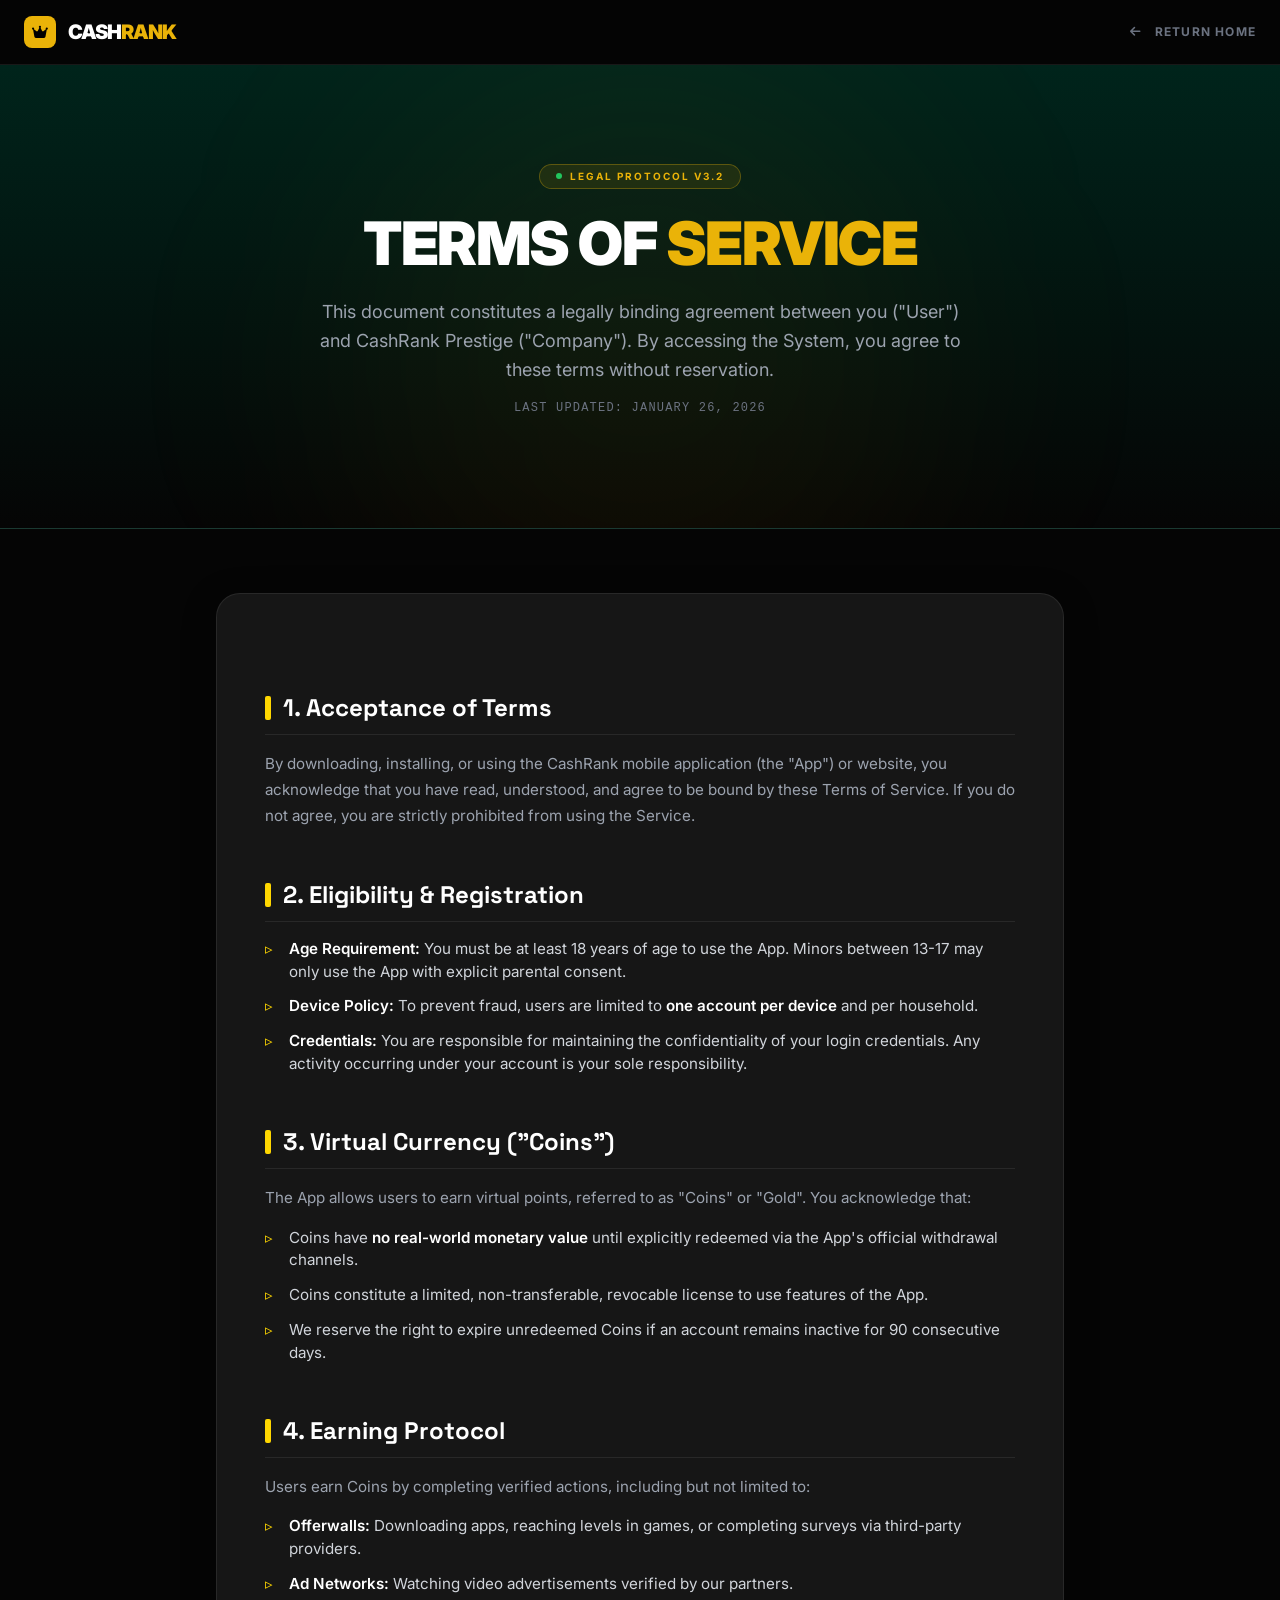
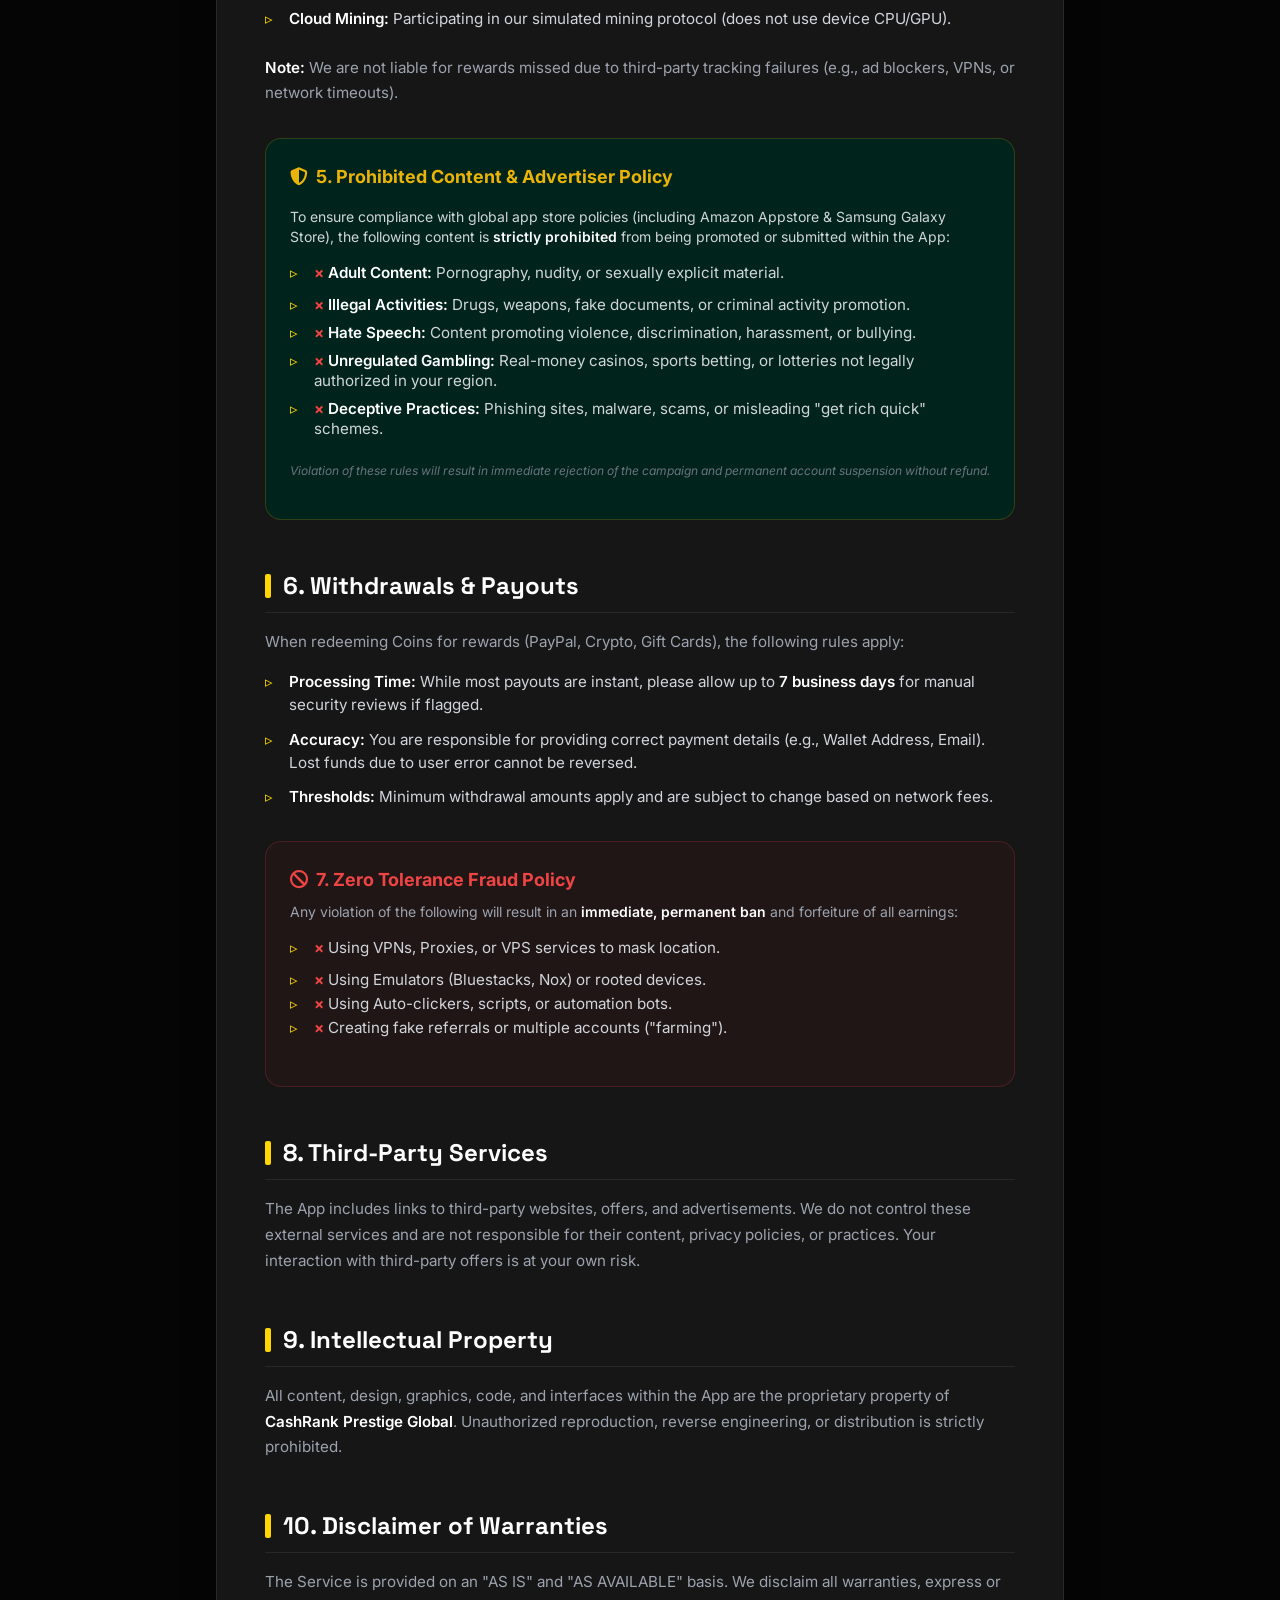
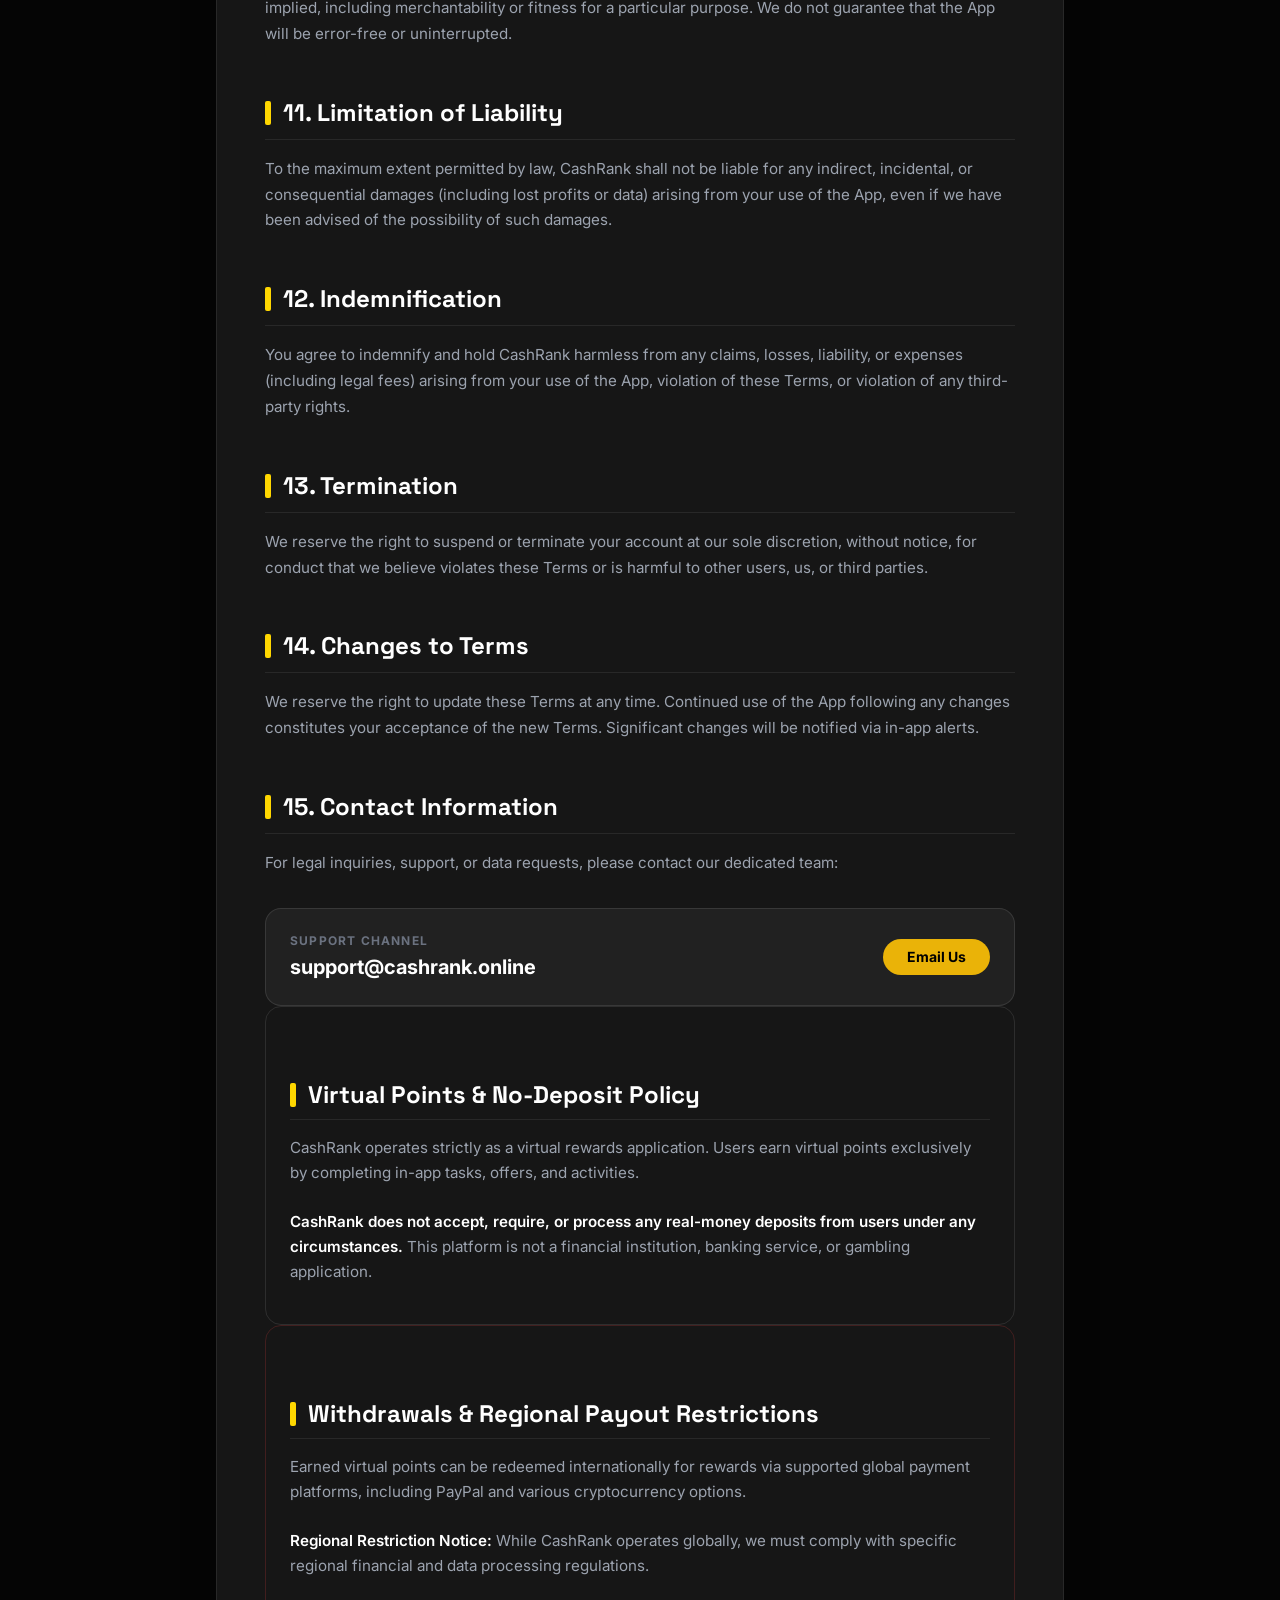
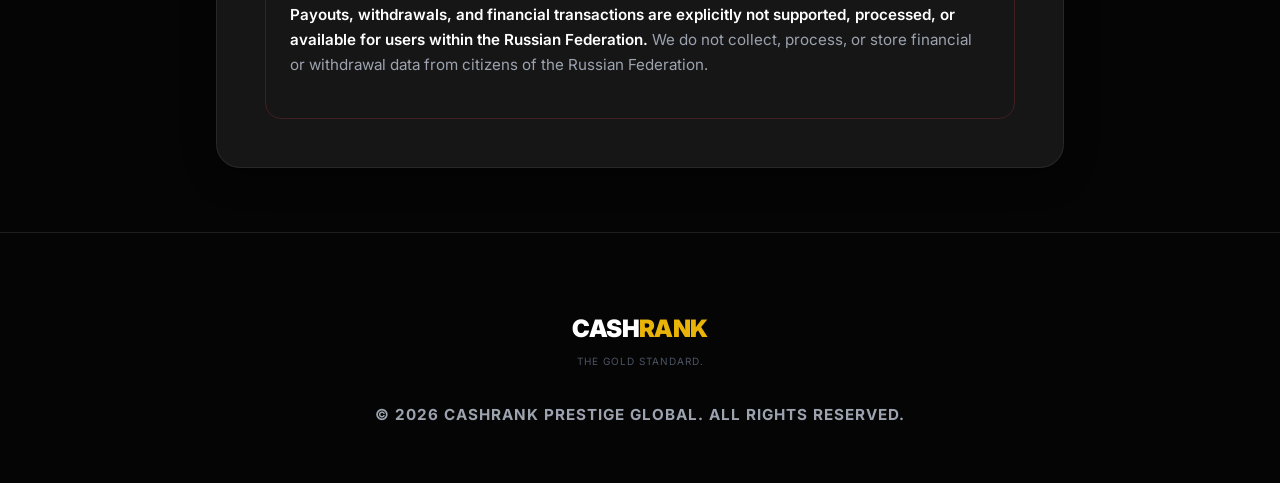
==== commit 9bdccad9: "Update terms.html" ====
--- a/terms.html
+++ b/terms.html
@@ -172,6 +172,24 @@
                     Email Us
                 </a>
             </div>
+            <section class="mb-12 p-6 rounded-2xl border border-white/10 bg-[#161616]">
+                <h2 class="text-2xl font-bold text-white mb-4">Virtual Points & No-Deposit Policy</h2>
+                <p class="text-gray-400 leading-relaxed">
+                    CashRank operates strictly as a virtual rewards application. Users earn virtual points exclusively by completing in-app tasks, offers, and activities. 
+                    <br><br>
+                    <strong class="text-white">CashRank does not accept, require, or process any real-money deposits from users under any circumstances.</strong> This platform is not a financial institution, banking service, or gambling application.
+                </p>
+            </section>
+            <section class="mb-12 p-6 rounded-2xl border border-red-500/20 bg-[#161616]">
+                <h2 class="text-2xl font-bold text-white mb-4">Withdrawals & Regional Payout Restrictions</h2>
+                <p class="text-gray-400 leading-relaxed">
+                    Earned virtual points can be redeemed internationally for rewards via supported global payment platforms, including PayPal and various cryptocurrency options.
+                    <br><br>
+                    <strong class="text-[#FFD700]">Regional Restriction Notice:</strong> While CashRank operates globally, we must comply with specific regional financial and data processing regulations.
+                    <br><br>
+                    <strong class="text-white">Payouts, withdrawals, and financial transactions are explicitly not supported, processed, or available for users within the Russian Federation.</strong> We do not collect, process, or store financial or withdrawal data from citizens of the Russian Federation.
+                </p>
+            </section>
 
         </div>
     </main>
@@ -182,12 +200,13 @@
                 <div class="text-2xl font-black text-white tracking-tight">CASH<span class="text-yellow-500">RANK</span></div>
                 <p class="text-[10px] text-gray-600 uppercase tracking-widest mt-2">The Gold Standard.</p>
             </div>
-            
+            <!-- and 
             <div class="flex justify-center gap-6 mb-8 text-gray-500">
                 <a href="#" class="hover:text-yellow-500 transition"><i class="fab fa-twitter text-xl"></i></a>
                 <a href="#" class="hover:text-yellow-500 transition"><i class="fab fa-instagram text-xl"></i></a>
                 <a href="#" class="hover:text-yellow-500 transition"><i class="fab fa-discord text-xl"></i></a>
             </div>
+-->
 
             <div class="text-[10px] font-bold uppercase tracking-widest text-gray-700">
                 <p>&copy; 2026 CashRank Prestige Global. All Rights Reserved.</p>
@@ -196,4 +215,4 @@
     </footer>
 
 </body>
-</html>+</html>
